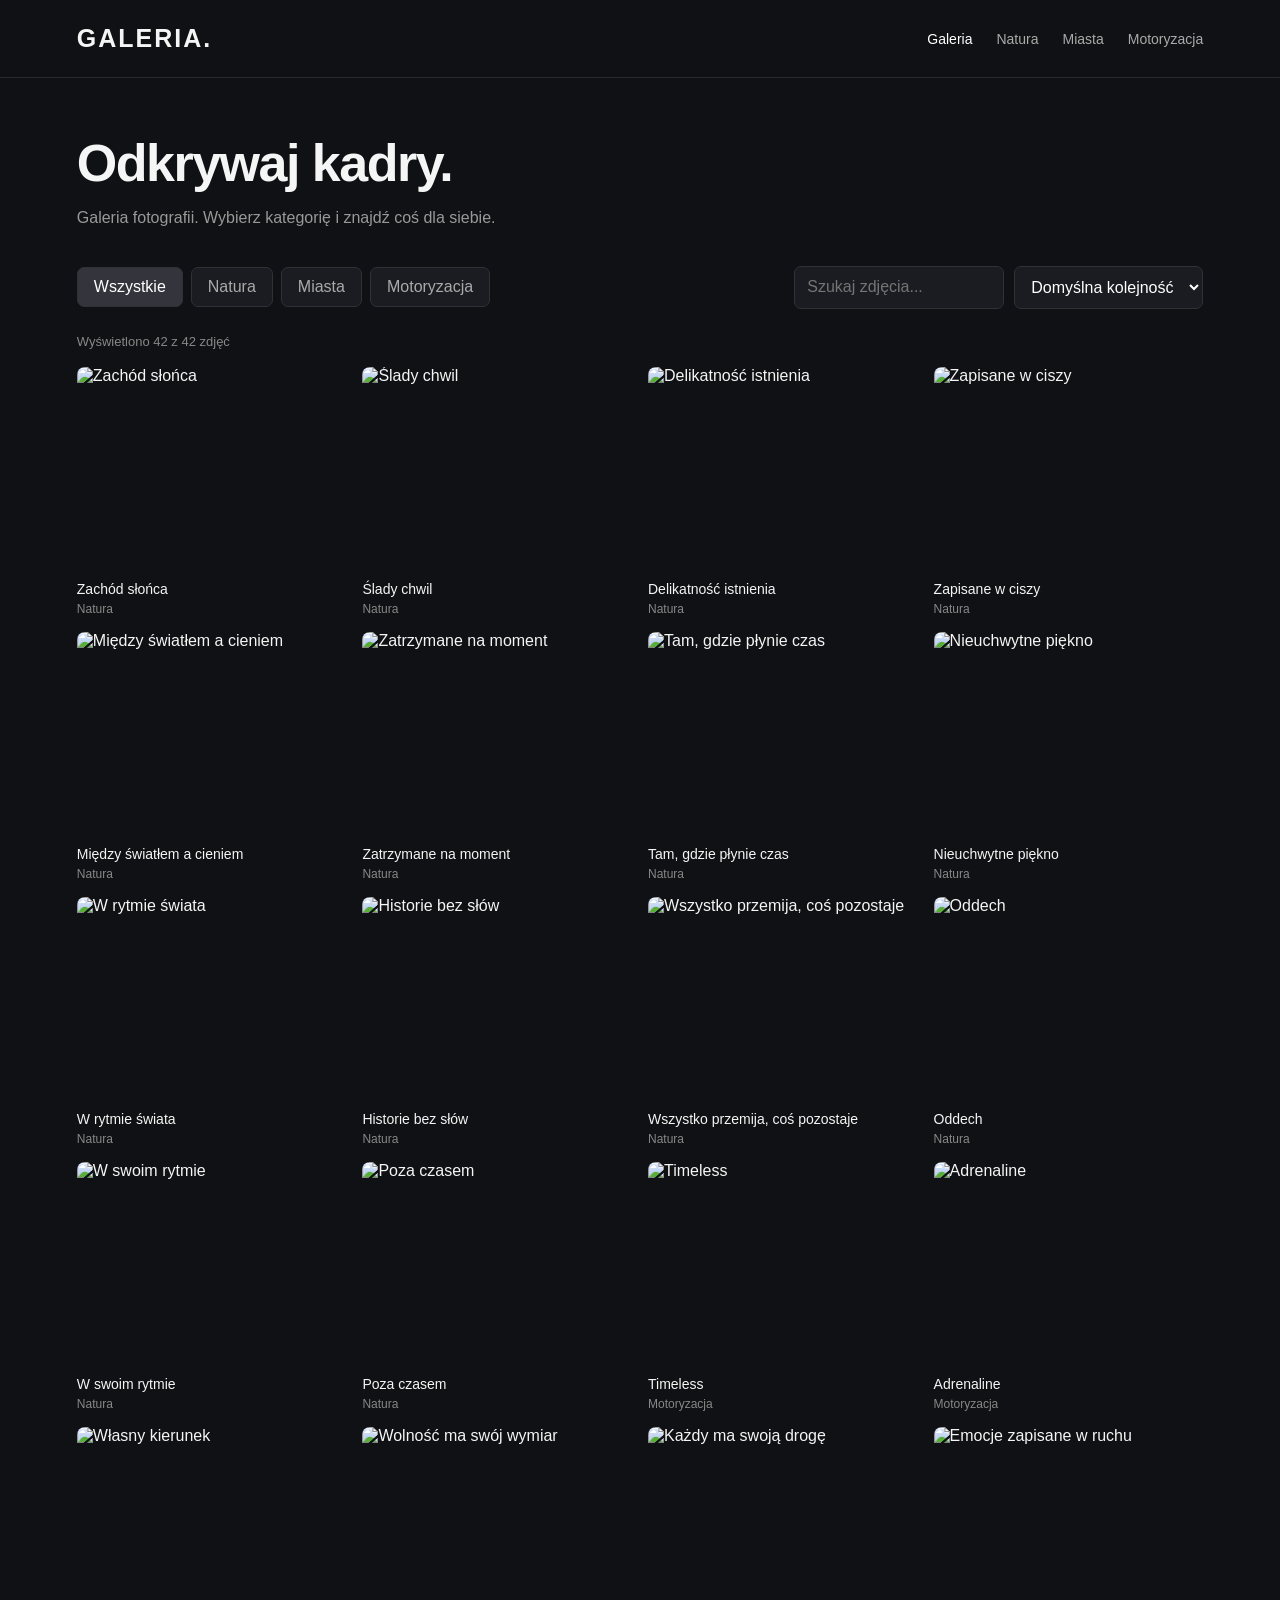
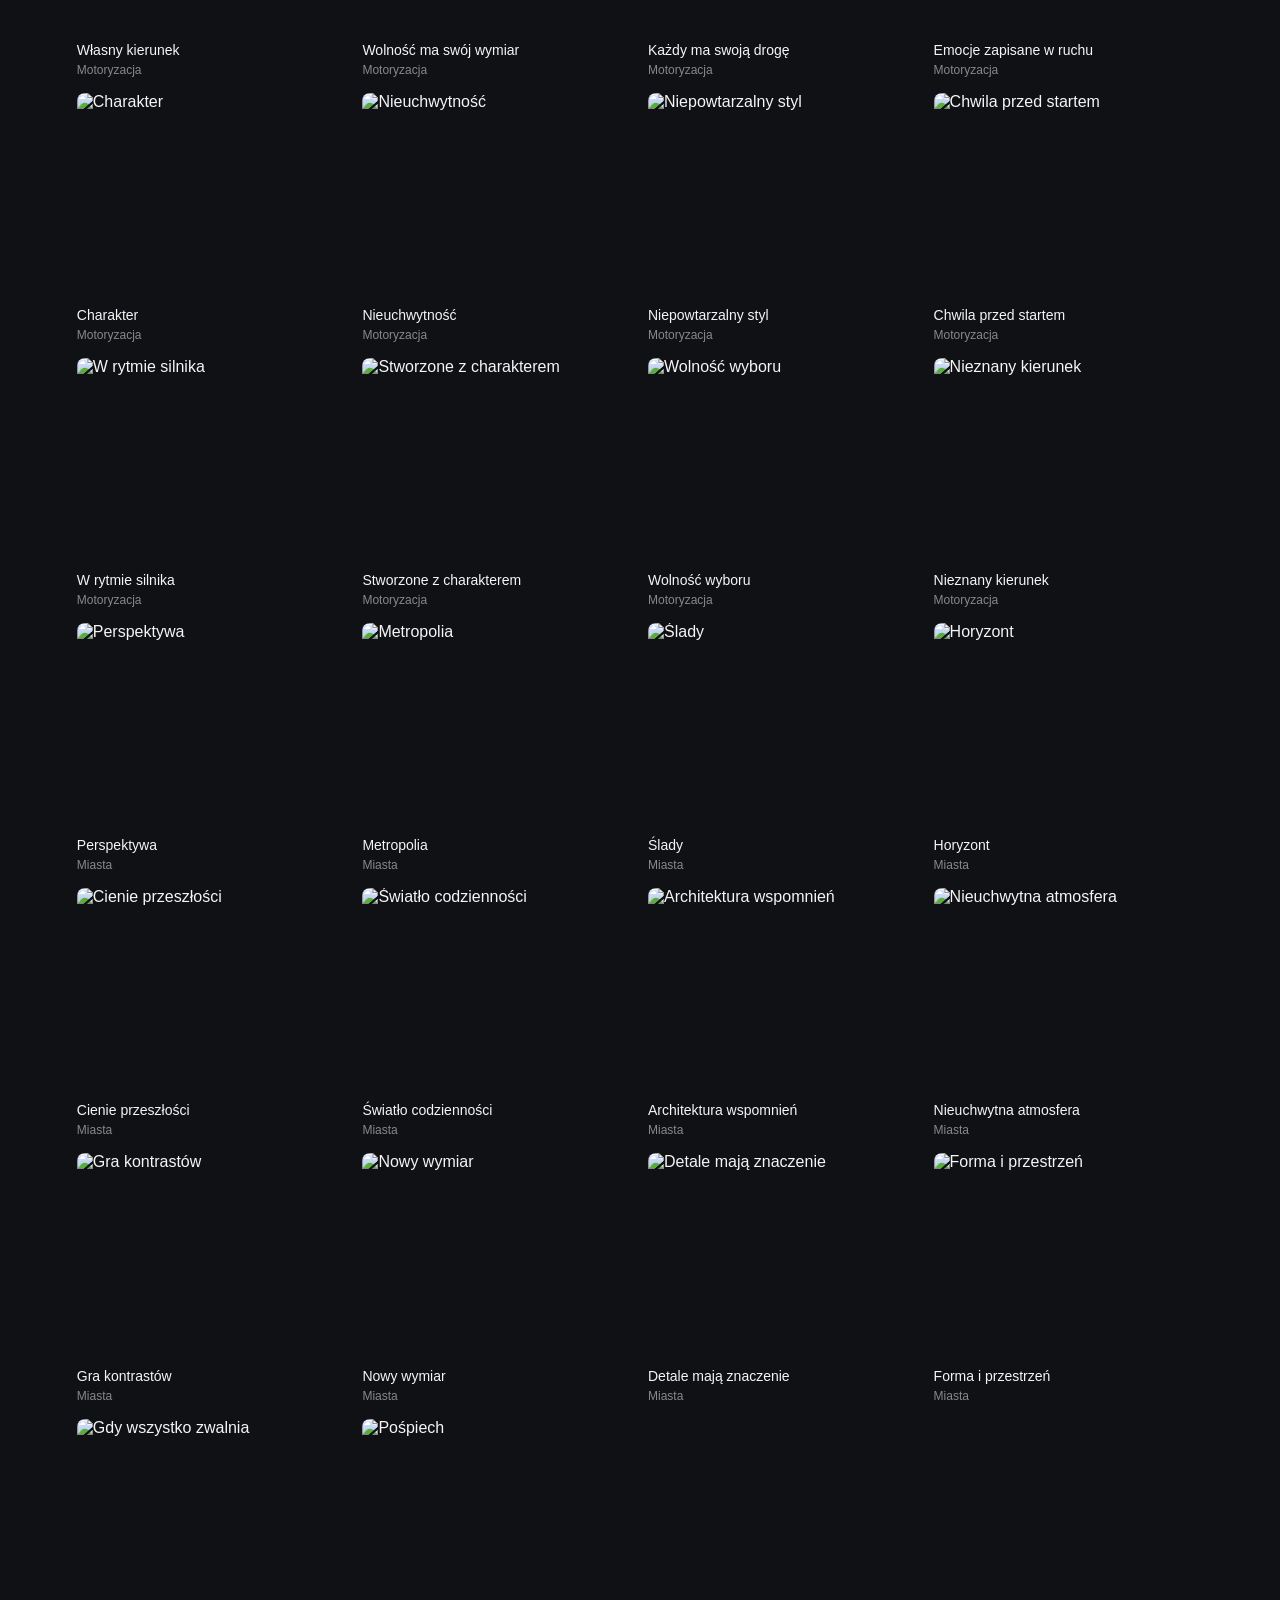
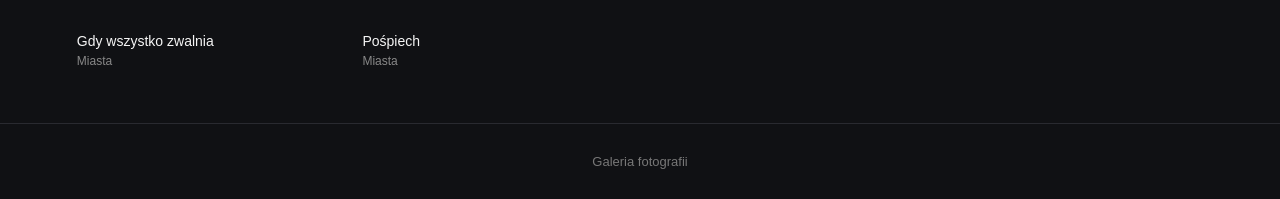
==== bez-optymalizacji/index.html @ 59f37e8b "dodanie plikow" ====
<!DOCTYPE html>
<html lang="pl">
<head>
  <meta charset="UTF-8">
  <meta name="viewport" content="width=device-width, initial-scale=1.0">
  <title>Galeria zdjęć</title>
  <link rel="stylesheet" href="styles.css">
  <script src="script.js" defer></script>
</head>
<body>

<header>
  <div class="logo">GALERIA.</div>

  <nav>
    <a href="#" class="active" data-category="Wszystkie">Galeria</a>
    <a href="#" data-category="Natura">Natura</a>
    <a href="#" data-category="Miasta">Miasta</a>
    <a href="#" data-category="Motoryzacja">Motoryzacja</a>
  </nav>
</header>

<main>
  <section class="intro">
    <h1>Odkrywaj kadry.</h1>
    <p>Galeria fotografii. Wybierz kategorię i znajdź coś dla siebie.</p>
  </section>

  <section class="toolbar">
    <div class="filters">
      <button class="filter active" data-category="Wszystkie">Wszystkie</button>
      <button class="filter" data-category="Natura">Natura</button>
      <button class="filter" data-category="Miasta">Miasta</button>
      <button class="filter" data-category="Motoryzacja">Motoryzacja</button>
    </div>

    <div class="tools">
      <input id="search" type="search" placeholder="Szukaj zdjęcia...">
      <select id="sort">
        <option value="default">Domyślna kolejność</option>
        <option value="asc">Nazwa A–Z</option>
        <option value="desc">Nazwa Z–A</option>
      </select>
    </div>
  </section>

  <p class="count" id="count"></p>
  <section class="gallery" id="gallery"></section>
  <p class="empty" id="empty">Nie znaleziono zdjęć.</p>
</main>

<footer>
  Galeria fotografii
</footer>

<div class="modal" id="modal" role="dialog" aria-modal="true">
  <button class="modal-close" id="close" aria-label="Zamknij">×</button>
  <div class="modal-content">
    <img
      class="modal-image"
      id="modalImage"
      src=""
      alt=""
    >
    <h2 id="modalTitle"></h2>
    <p id="modalCategory"></p>
  </div>
</div>
</body>
</html>
---- bez-optymalizacji/styles.css ----
* {
      box-sizing: border-box;
      margin: 0;
      padding: 0;
    }

    body {
      font-family: Arial, sans-serif;
      background: #101114;
      color: #f5f5f5;
    }

    header {
      display: flex;
      align-items: center;
      justify-content: space-between;
      padding: 24px 6%;
      border-bottom: 1px solid #292a30;
      gap: 20px;
    }

    .logo {
      font-size: 25px;
      font-weight: 800;
      letter-spacing: 2px;
    }

    nav {
      display: flex;
      gap: 24px;
      flex-wrap: wrap;
    }

    nav a {
      color: #aaa;
      text-decoration: none;
      font-size: 14px;
    }

    nav a:hover,
    nav a.active {
      color: white;
    }

    main {
      max-width: 1400px;
      margin: auto;
      padding: 55px 6%;
    }

    .intro {
      margin-bottom: 35px;
    }

    .intro p {
      color: #999;
      margin-top: 12px;
      line-height: 1.6;
    }

    h1 {
      font-size: clamp(30px, 5vw, 52px);
      letter-spacing: -1.5px;
    }

    .toolbar {
      display: flex;
      justify-content: space-between;
      align-items: center;
      flex-wrap: wrap;
      gap: 15px;
      margin-bottom: 25px;
    }

    .filters {
      display: flex;
      flex-wrap: wrap;
      gap: 8px;
    }

    button, input, select {
      font: inherit;
    }

    .filter {
      padding: 10px 16px;
      color: #aaa;
      background: #1b1c21;
      border: 1px solid #303137;
      border-radius: 7px;
      cursor: pointer;
    }

    .filter.active,
    .filter:hover {
      color: white;
      background: #34353c;
    }

    .tools {
      display: flex;
      gap: 10px;
      flex-wrap: wrap;
    }

    input, select {
      padding: 11px 12px;
      color: white;
      background: #1b1c21;
      border: 1px solid #303137;
      border-radius: 7px;
      outline: none;
    }

    input {
      width: 210px;
      max-width: 100%;
    }

    .count {
      color: #888;
      font-size: 13px;
      margin-bottom: 18px;
    }

    .gallery {
      display: grid;
      grid-template-columns: repeat(4, minmax(0, 1fr));
      gap: 16px;
    }

    .photo {
      min-width: 0;
      cursor: pointer;
    }


    .photo-image {
      display: block;
      width: 100%;
      aspect-ratio: 4 / 3;
      object-fit: cover;
      border-radius: 8px;
    }

    .photo-image:hover {
      transform: scale(1.2);
      transition: ease-in-out;
    }

    .placeholder {
      aspect-ratio: 4 / 3;
      border-radius: 9px;
      background: linear-gradient(135deg, #272932, #41434d);
      display: flex;
      align-items: center;
      justify-content: center;
      color: #777985;
      font-size: 13px;
      transition: background 0.2s, transform 0.2s;
    }

    .photo:hover .placeholder {
      background: linear-gradient(135deg, #343743, #535663);
      transform: translateY(-3px);
    }

    .photo h3 {
      font-size: 14px;
      margin-top: 12px;
      font-weight: 500;
    }

    .photo p {
      color: #888;
      font-size: 12px;
      margin-top: 5px;
    }

    .empty {
      display: none;
      color: #999;
      padding: 40px 0;
    }

    footer {
      text-align: center;
      color: #777;
      padding: 30px;
      border-top: 1px solid #292a30;
      font-size: 13px;
    }

    .modal {
      display: none;
      position: fixed;
      inset: 0;
      z-index: 10;
      background: rgba(0, 0, 0, 0.94);
      align-items: center;
      justify-content: center;
      padding: 24px;
    }

    .modal.open {
      display: flex;
    }

    .modal-image {
      display: block;
      max-width: 100%;
      max-height: 75vh;
      margin: 0 auto 16px;
      object-fit: contain;
      border-radius: 8px;
    }

    .modal-content {
      text-align: center;
      width: min(700px, 100%);
    }

    .modal-placeholder {
      width: 100%;
      aspect-ratio: 4 / 3;
      background: linear-gradient(135deg, #272932, #41434d);
      border-radius: 10px;
      display: grid;
      place-items: center;
      color: #aaa;
    }

    .modal h2 {
      margin-top: 18px;
    }

    .modal p {
      color: #999;
      margin-top: 8px;
    }

    .modal-close {
      position: absolute;
      top: 20px;
      right: 25px;
      color: white;
      background: none;
      border: none;
      font-size: 32px;
      cursor: pointer;
    }

    @media (max-width: 950px) {
      .gallery {
        grid-template-columns: repeat(3, minmax(0, 1fr));
      }
    }

    @media (max-width: 650px) {
      header {
        align-items: flex-start;
        flex-direction: column;
      }

      main {
        padding: 35px 5%;
      }

      .gallery {
        grid-template-columns: repeat(2, minmax(0, 1fr));
        gap: 12px;
      }

      .tools, input, select {
        width: 100%;
      }
    }
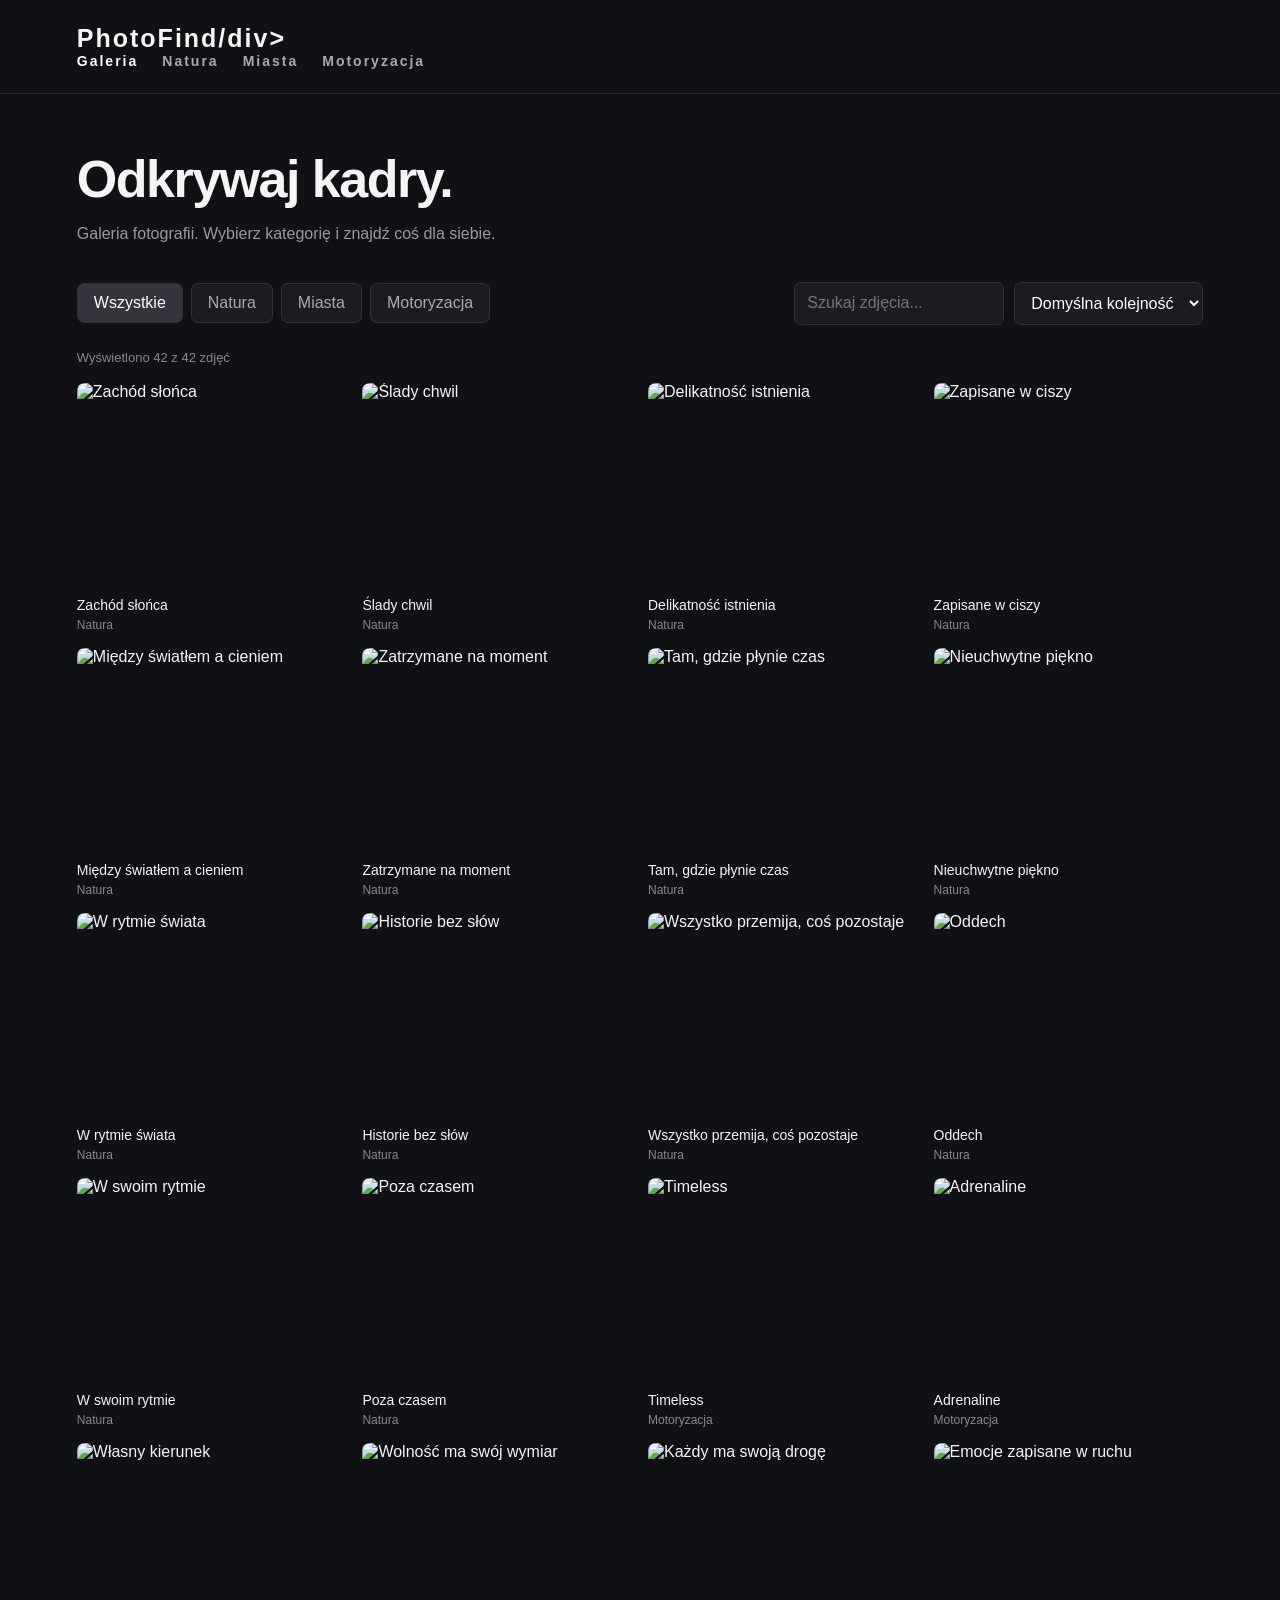
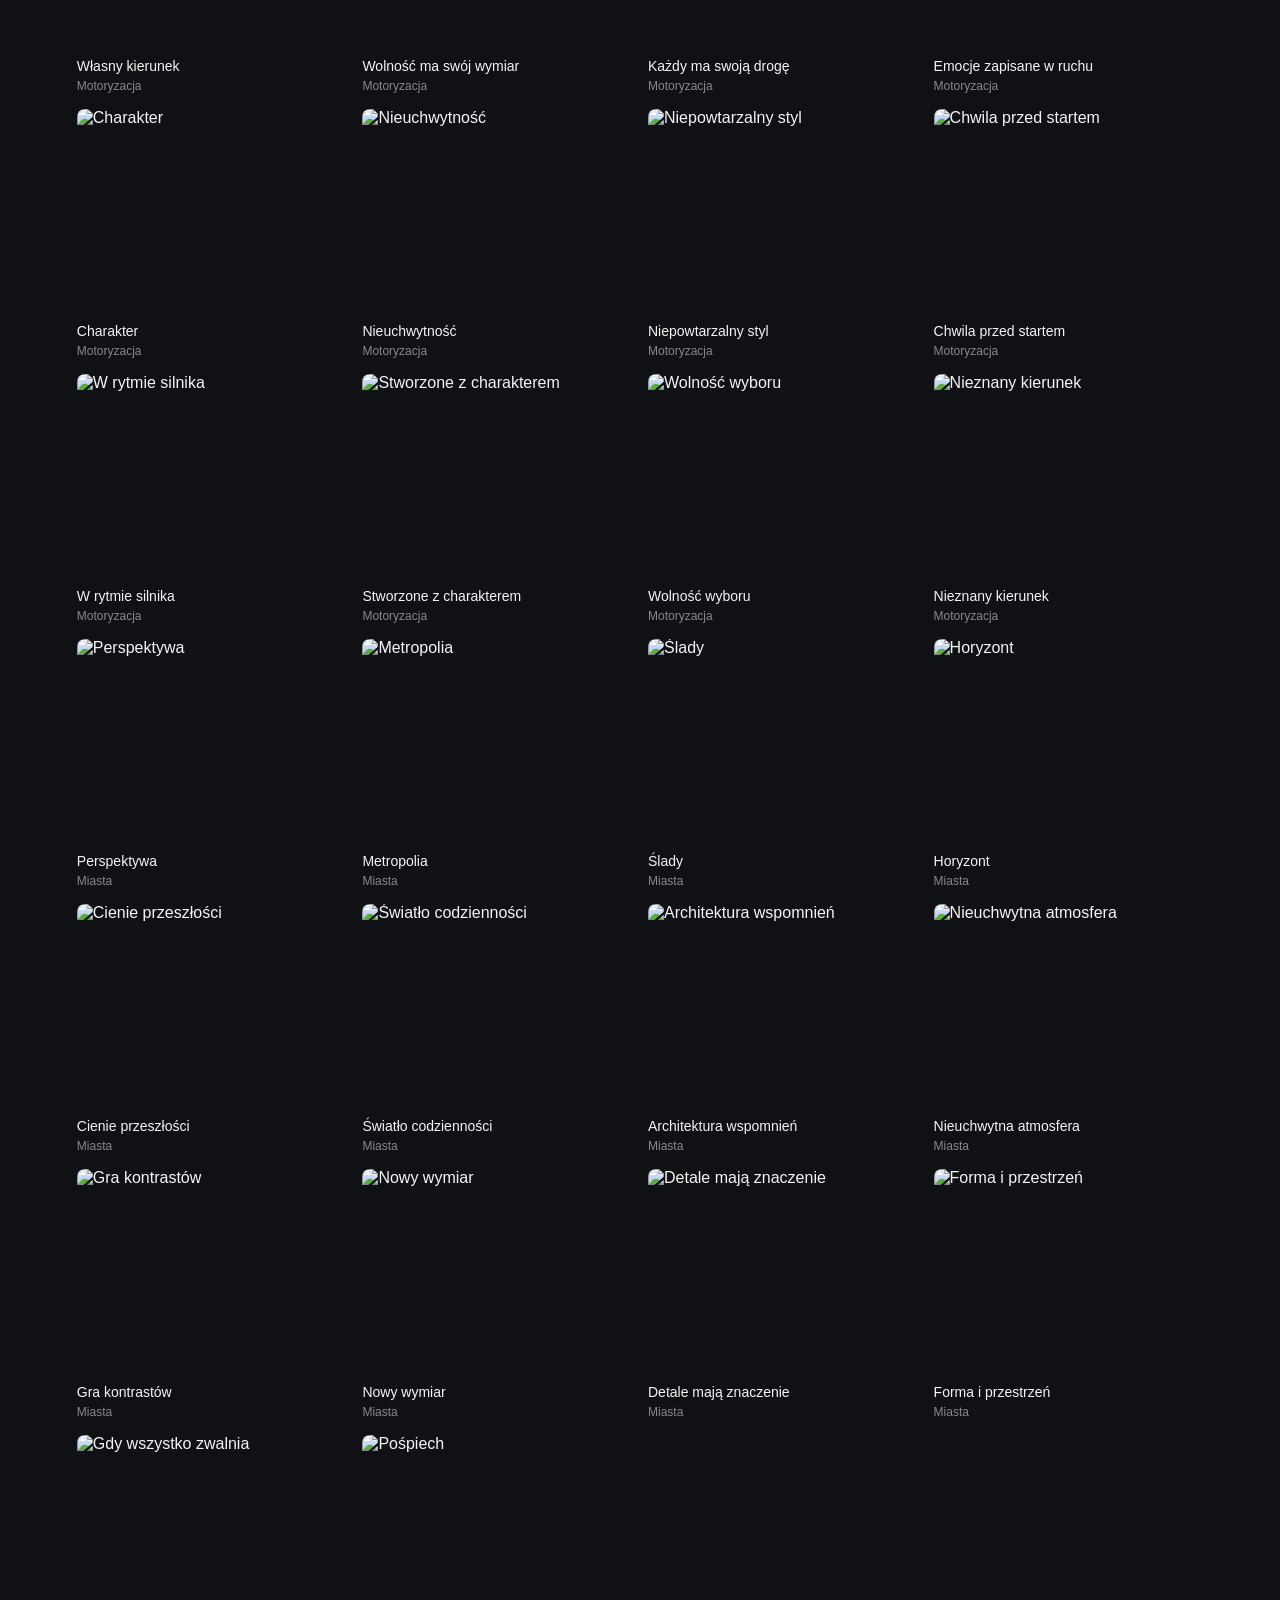
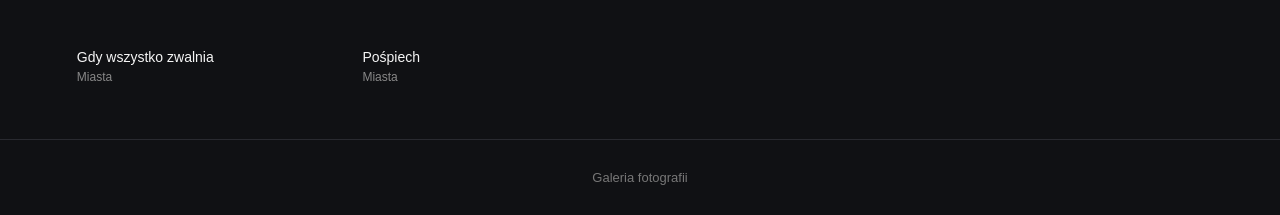
==== commit 434de1b1: "Rename title and logo from 'Galeria' to 'PhotoFind'" ====
--- a/bez-optymalizacji/index.html
+++ b/bez-optymalizacji/index.html
@@ -4,14 +4,14 @@
 <head>
   <meta charset="UTF-8">
   <meta name="viewport" content="width=device-width, initial-scale=1.0">
-  <title>Galeria zdjęć</title>
+  <title>PhotoFind</title>
   <link rel="stylesheet" href="styles.css">
   <script src="script.js" defer></script>
 </head>
 <body>
 
 <header>
-  <div class="logo">GALERIA.</div>
+  <div class="logo">PhotoFind/div>
 
   <nav>
     <a href="#" class="active" data-category="Wszystkie">Galeria</a>
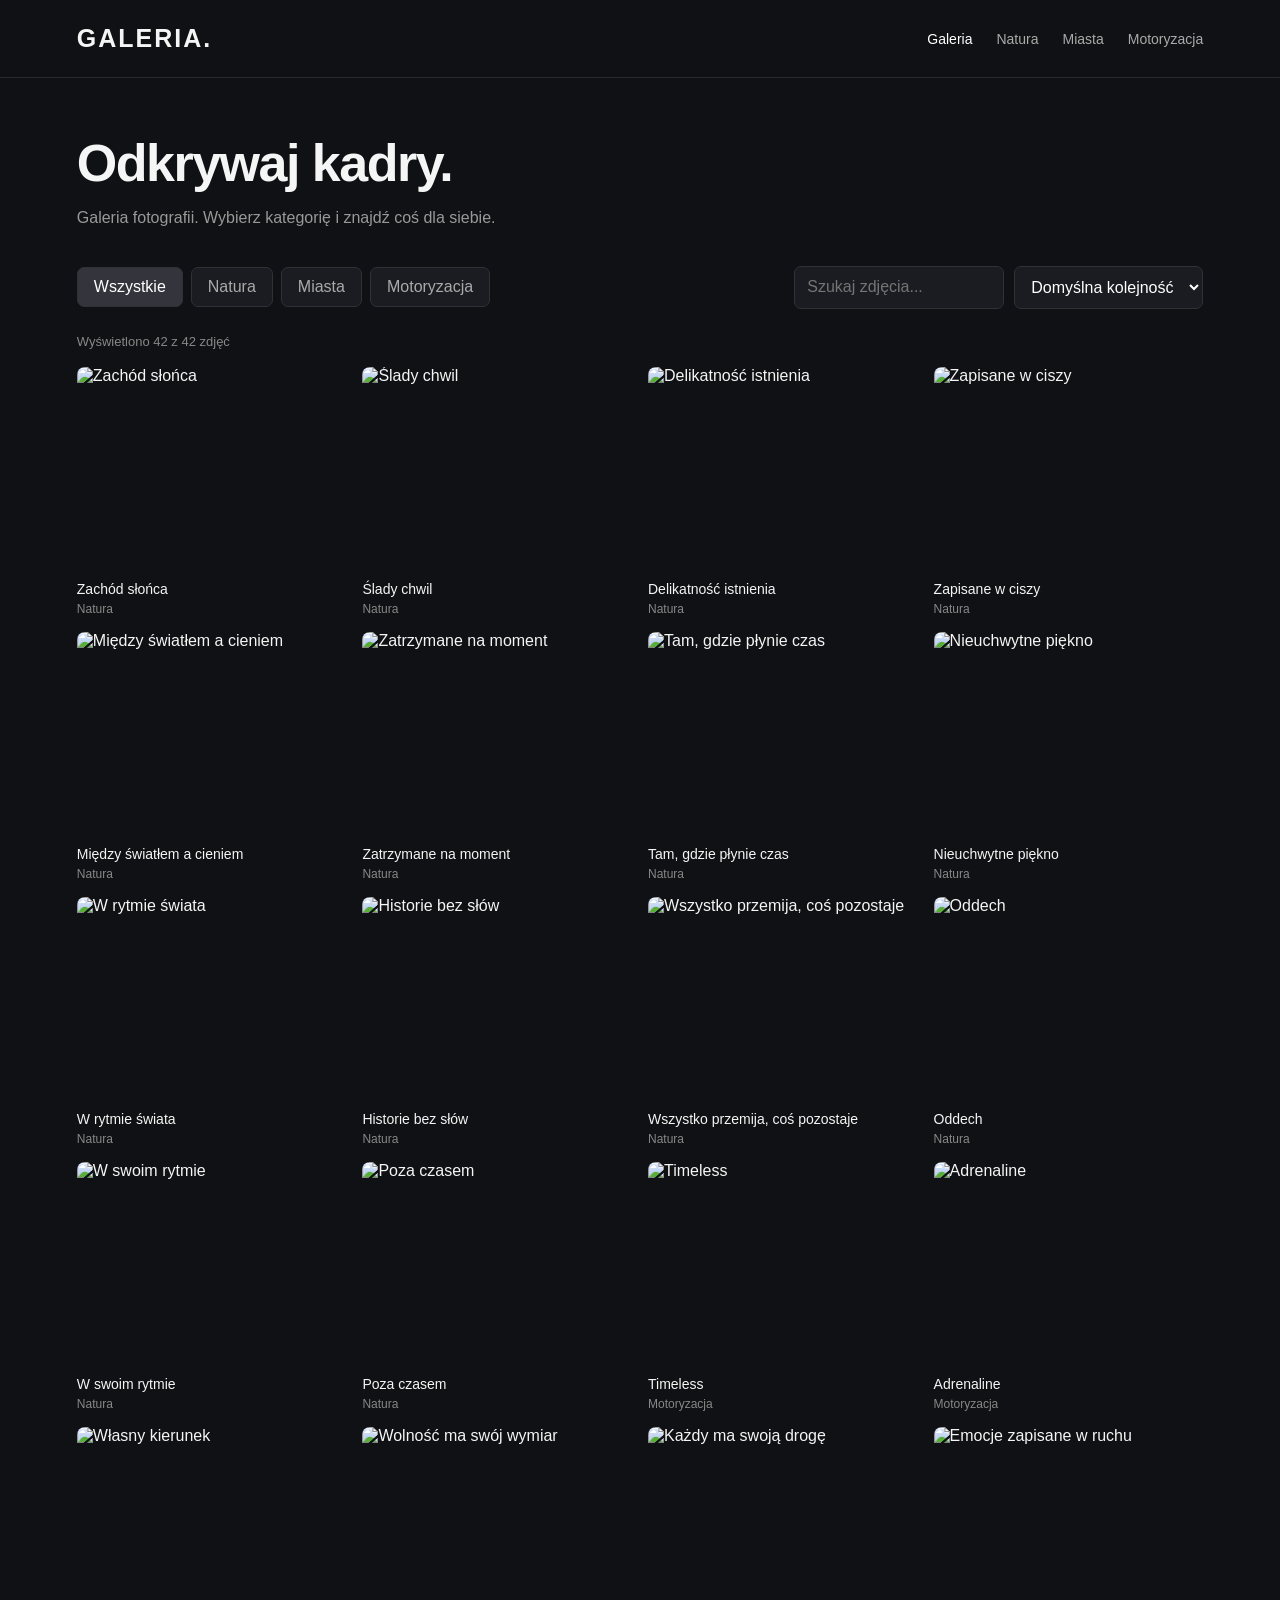
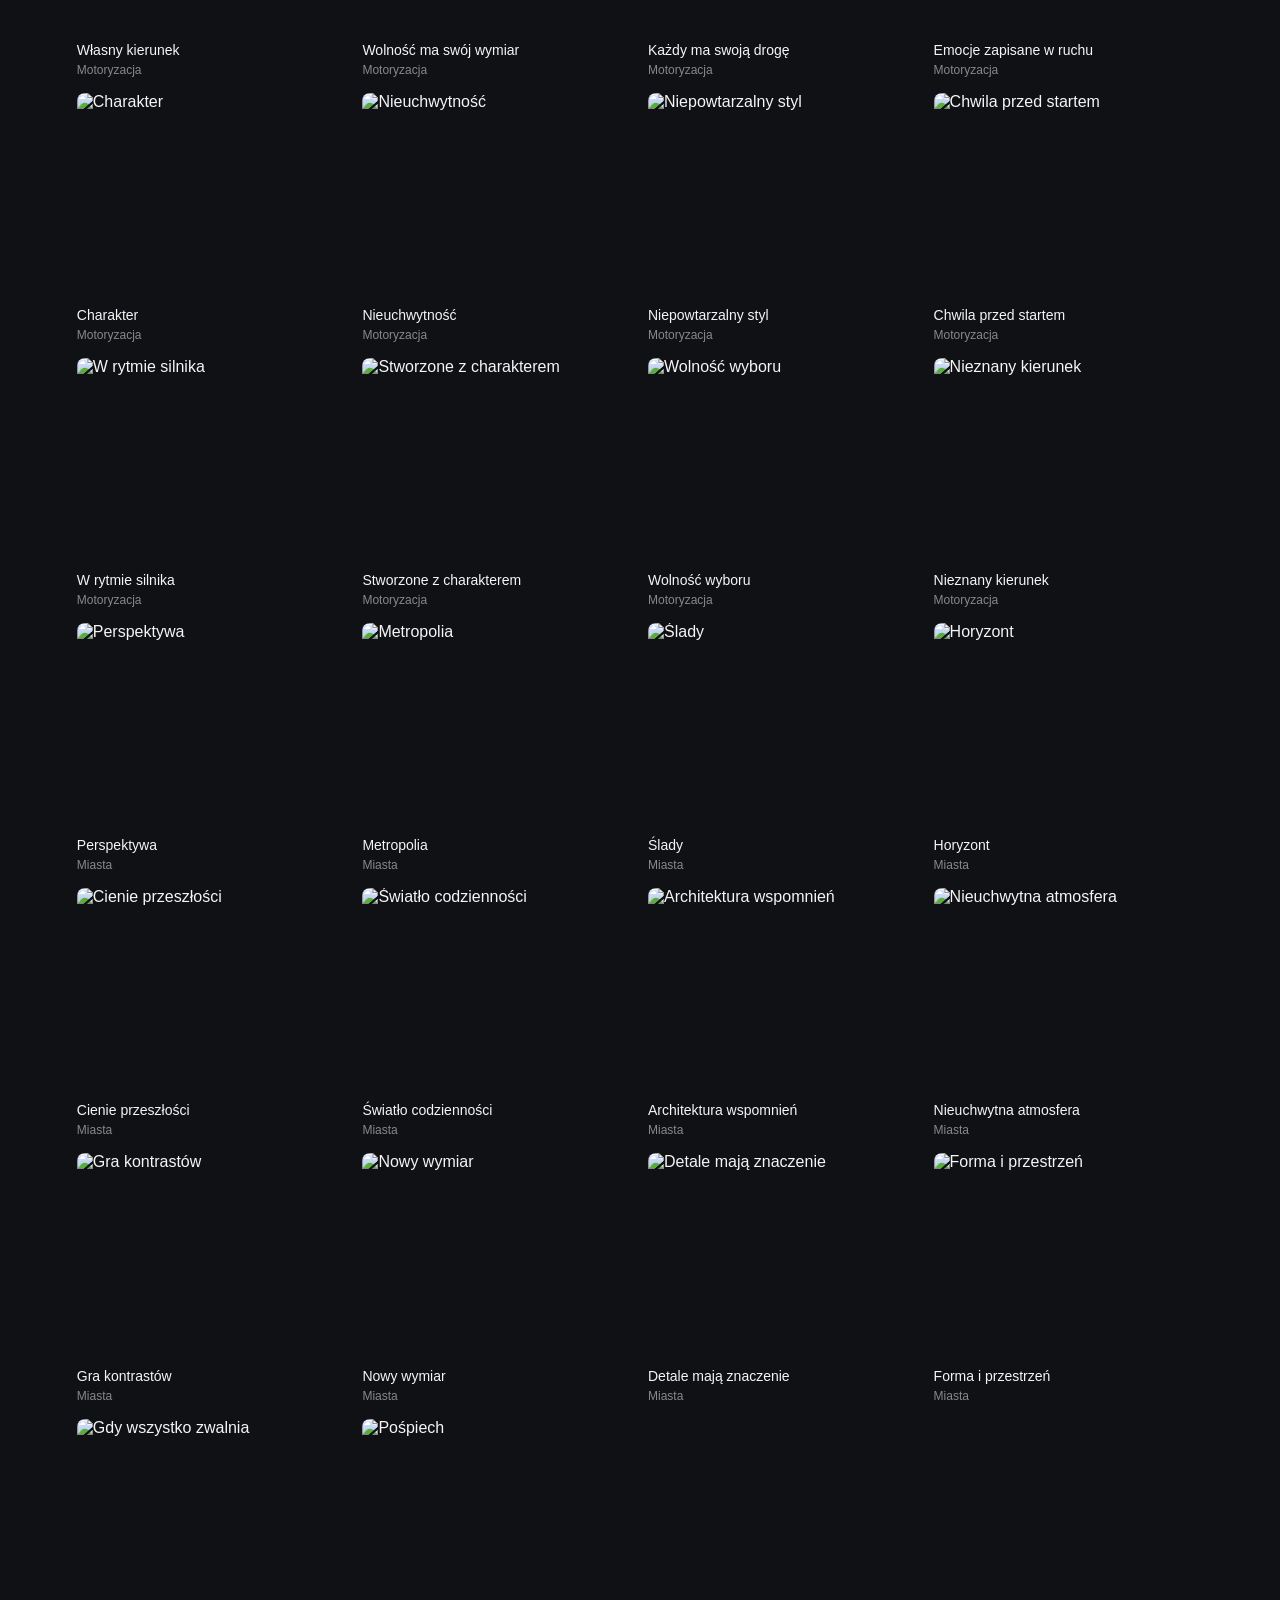
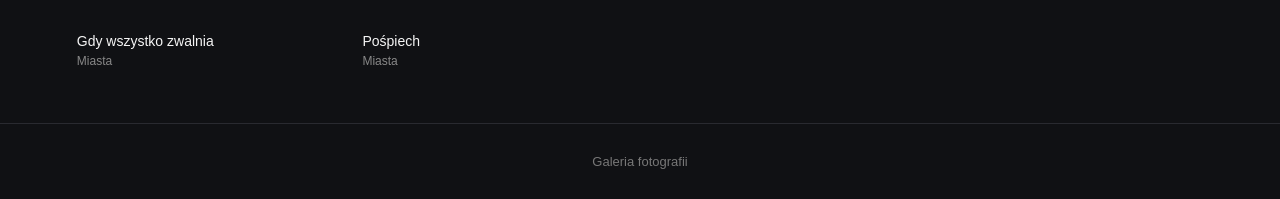
==== commit 3a5117ad: "Add sorting options and modal tags to index.html" ====
--- a/bez-optymalizacji/index.html
+++ b/bez-optymalizacji/index.html
@@ -4,14 +4,14 @@
 <head>
   <meta charset="UTF-8">
   <meta name="viewport" content="width=device-width, initial-scale=1.0">
-  <title>PhotoFind</title>
+  <title>Galeria zdjęć</title>
   <link rel="stylesheet" href="styles.css">
   <script src="script.js" defer></script>
 </head>
 <body>
 
 <header>
-  <div class="logo">PhotoFind/div>
+  <div class="logo">GALERIA.</div>
 
   <nav>
     <a href="#" class="active" data-category="Wszystkie">Galeria</a>
@@ -41,9 +41,13 @@
         <option value="default">Domyślna kolejność</option>
         <option value="asc">Nazwa A–Z</option>
         <option value="desc">Nazwa Z–A</option>
+        <option value="newest">Data: najnowsze</option>
+        <option value="oldest">Data: najstarsze</option>
       </select>
     </div>
   </section>
+
+  <section class="tag-filters" id="tagFilters" aria-label="Filtr tagów"></section>
 
   <p class="count" id="count"></p>
   <section class="gallery" id="gallery"></section>
@@ -65,6 +69,8 @@
     >
     <h2 id="modalTitle"></h2>
     <p id="modalCategory"></p>
+    <p id="modalDate"></p>
+    <p id="modalTags"></p>
   </div>
 </div>
 </body>
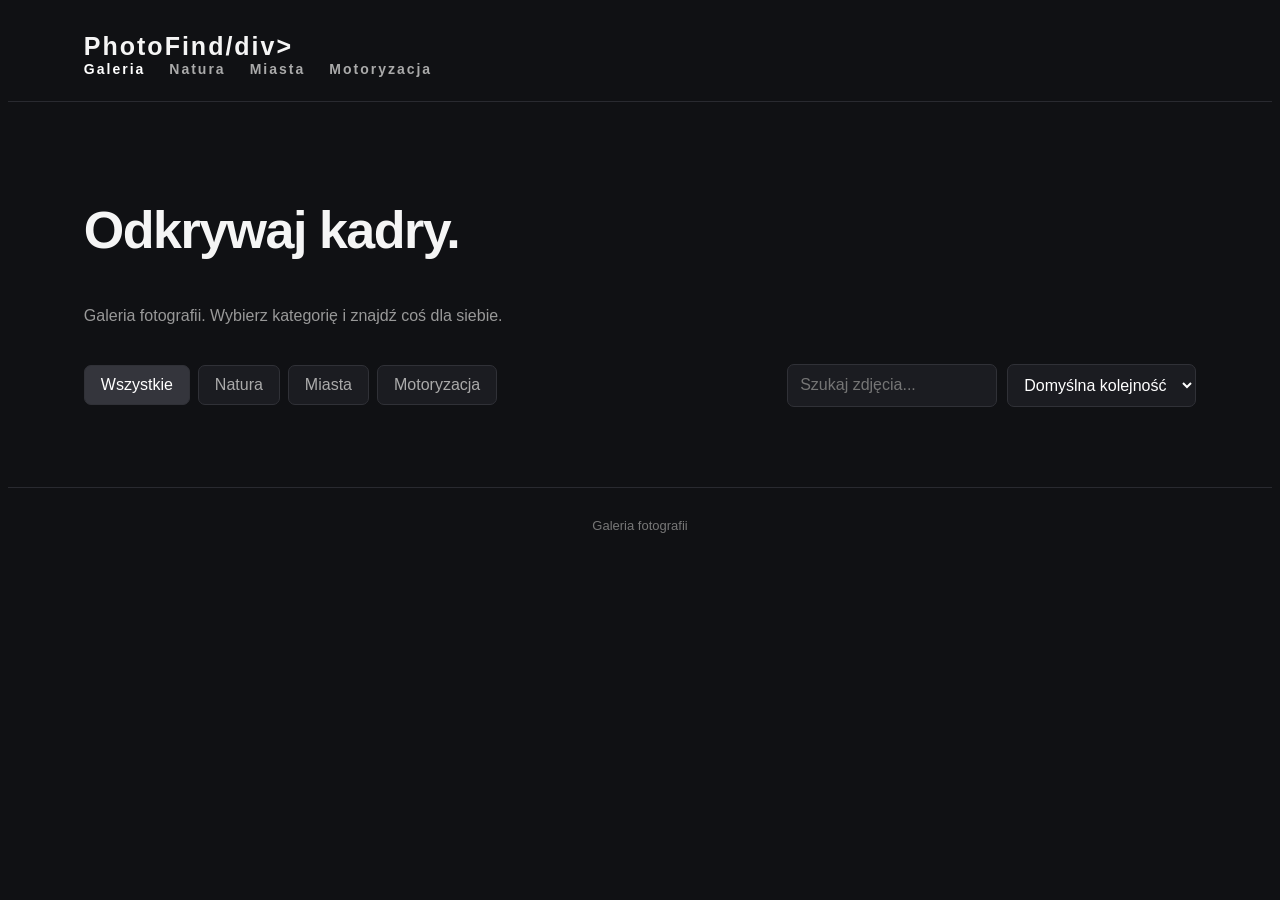
==== commit 55692818: "Merge pull request #1 from vercws/patch-1 Rename title and logo from 'Galeria' to 'PhotoFind'" ====
--- a/bez-optymalizacji/index.html
+++ b/bez-optymalizacji/index.html
@@ -4,14 +4,14 @@
 <head>
   <meta charset="UTF-8">
   <meta name="viewport" content="width=device-width, initial-scale=1.0">
-  <title>Galeria zdjęć</title>
+  <title>PhotoFind</title>
   <link rel="stylesheet" href="styles.css">
   <script src="script.js" defer></script>
 </head>
 <body>
 
 <header>
-  <div class="logo">GALERIA.</div>
+  <div class="logo">PhotoFind/div>
 
   <nav>
     <a href="#" class="active" data-category="Wszystkie">Galeria</a>
@@ -41,13 +41,9 @@
         <option value="default">Domyślna kolejność</option>
         <option value="asc">Nazwa A–Z</option>
         <option value="desc">Nazwa Z–A</option>
-        <option value="newest">Data: najnowsze</option>
-        <option value="oldest">Data: najstarsze</option>
       </select>
     </div>
   </section>
-
-  <section class="tag-filters" id="tagFilters" aria-label="Filtr tagów"></section>
 
   <p class="count" id="count"></p>
   <section class="gallery" id="gallery"></section>
@@ -69,8 +65,6 @@
     >
     <h2 id="modalTitle"></h2>
     <p id="modalCategory"></p>
-    <p id="modalDate"></p>
-    <p id="modalTags"></p>
   </div>
 </div>
 </body>
--- a/bez-optymalizacji/styles.css
+++ b/bez-optymalizacji/styles.css
@@ -1,15 +1,31 @@
+Claude
+
+
+
+
+
+
+
+
+
+
+
+
+
+
+Styles · CSS
 * {
       box-sizing: border-box;
       margin: 0;
       padding: 0;
     }
-
+ 
     body {
       font-family: Arial, sans-serif;
       background: #101114;
       color: #f5f5f5;
     }
-
+ 
     header {
       display: flex;
       align-items: center;
@@ -18,51 +34,51 @@
       border-bottom: 1px solid #292a30;
       gap: 20px;
     }
-
+ 
     .logo {
       font-size: 25px;
       font-weight: 800;
       letter-spacing: 2px;
     }
-
+ 
     nav {
       display: flex;
       gap: 24px;
       flex-wrap: wrap;
     }
-
+ 
     nav a {
       color: #aaa;
       text-decoration: none;
       font-size: 14px;
     }
-
+ 
     nav a:hover,
     nav a.active {
       color: white;
     }
-
+ 
     main {
       max-width: 1400px;
       margin: auto;
       padding: 55px 6%;
     }
-
+ 
     .intro {
       margin-bottom: 35px;
     }
-
+ 
     .intro p {
       color: #999;
       margin-top: 12px;
       line-height: 1.6;
     }
-
+ 
     h1 {
       font-size: clamp(30px, 5vw, 52px);
       letter-spacing: -1.5px;
     }
-
+ 
     .toolbar {
       display: flex;
       justify-content: space-between;
@@ -71,17 +87,17 @@
       gap: 15px;
       margin-bottom: 25px;
     }
-
+ 
     .filters {
       display: flex;
       flex-wrap: wrap;
       gap: 8px;
     }
-
+ 
     button, input, select {
       font: inherit;
     }
-
+ 
     .filter {
       padding: 10px 16px;
       color: #aaa;
@@ -90,19 +106,19 @@
       border-radius: 7px;
       cursor: pointer;
     }
-
+ 
     .filter.active,
     .filter:hover {
       color: white;
       background: #34353c;
     }
-
+ 
     .tools {
       display: flex;
       gap: 10px;
       flex-wrap: wrap;
     }
-
+ 
     input, select {
       padding: 11px 12px;
       color: white;
@@ -111,30 +127,30 @@
       border-radius: 7px;
       outline: none;
     }
-
+ 
     input {
       width: 210px;
       max-width: 100%;
     }
-
+ 
     .count {
       color: #888;
       font-size: 13px;
       margin-bottom: 18px;
     }
-
+ 
     .gallery {
       display: grid;
       grid-template-columns: repeat(4, minmax(0, 1fr));
       gap: 16px;
     }
-
+ 
     .photo {
       min-width: 0;
       cursor: pointer;
     }
-
-
+ 
+ 
     .photo-image {
       display: block;
       width: 100%;
@@ -142,12 +158,12 @@
       object-fit: cover;
       border-radius: 8px;
     }
-
+ 
     .photo-image:hover {
       transform: scale(1.2);
       transition: ease-in-out;
     }
-
+ 
     .placeholder {
       aspect-ratio: 4 / 3;
       border-radius: 9px;
@@ -159,30 +175,30 @@
       font-size: 13px;
       transition: background 0.2s, transform 0.2s;
     }
-
+ 
     .photo:hover .placeholder {
       background: linear-gradient(135deg, #343743, #535663);
       transform: translateY(-3px);
     }
-
+ 
     .photo h3 {
       font-size: 14px;
       margin-top: 12px;
       font-weight: 500;
     }
-
+ 
     .photo p {
       color: #888;
       font-size: 12px;
       margin-top: 5px;
     }
-
+ 
     .empty {
       display: none;
       color: #999;
       padding: 40px 0;
     }
-
+ 
     footer {
       text-align: center;
       color: #777;
@@ -190,7 +206,7 @@
       border-top: 1px solid #292a30;
       font-size: 13px;
     }
-
+ 
     .modal {
       display: none;
       position: fixed;
@@ -201,11 +217,11 @@
       justify-content: center;
       padding: 24px;
     }
-
+ 
     .modal.open {
       display: flex;
     }
-
+ 
     .modal-image {
       display: block;
       max-width: 100%;
@@ -214,12 +230,12 @@
       object-fit: contain;
       border-radius: 8px;
     }
-
+ 
     .modal-content {
       text-align: center;
       width: min(700px, 100%);
     }
-
+ 
     .modal-placeholder {
       width: 100%;
       aspect-ratio: 4 / 3;
@@ -229,16 +245,16 @@
       place-items: center;
       color: #aaa;
     }
-
+ 
     .modal h2 {
       margin-top: 18px;
     }
-
+ 
     .modal p {
       color: #999;
       margin-top: 8px;
     }
-
+ 
     .modal-close {
       position: absolute;
       top: 20px;
@@ -249,29 +265,74 @@
       font-size: 32px;
       cursor: pointer;
     }
-
+ 
     @media (max-width: 950px) {
       .gallery {
         grid-template-columns: repeat(3, minmax(0, 1fr));
       }
     }
-
+ 
     @media (max-width: 650px) {
       header {
         align-items: flex-start;
         flex-direction: column;
       }
-
+ 
       main {
         padding: 35px 5%;
       }
-
+ 
       .gallery {
         grid-template-columns: repeat(2, minmax(0, 1fr));
         gap: 12px;
       }
-
+ 
       .tools, input, select {
         width: 100%;
       }
-    }+    }
+ 
+    .tag-filters {
+      display: flex;
+      flex-wrap: wrap;
+      gap: 6px;
+      margin-bottom: 20px;
+    }
+ 
+    .tag-filter {
+      padding: 5px 10px;
+      color: #aaa;
+      background: transparent;
+      border: 1px solid #303137;
+      border-radius: 999px;
+      font-size: 12px;
+      cursor: pointer;
+    }
+ 
+    .tag-filter.active,
+    .tag-filter:hover {
+      color: white;
+      background: #34353c;
+    }
+ 
+    .tags {
+      display: flex;
+      flex-wrap: wrap;
+      gap: 4px;
+      margin-top: 8px;
+    }
+ 
+    .tag {
+      padding: 2px 8px;
+      color: #aaa;
+      background: #1b1c21;
+      border: 1px solid #303137;
+      border-radius: 999px;
+      font-size: 11px;
+    }
+ 
+    .tag:hover {
+      color: white;
+      background: #34353c;
+    }
+ 
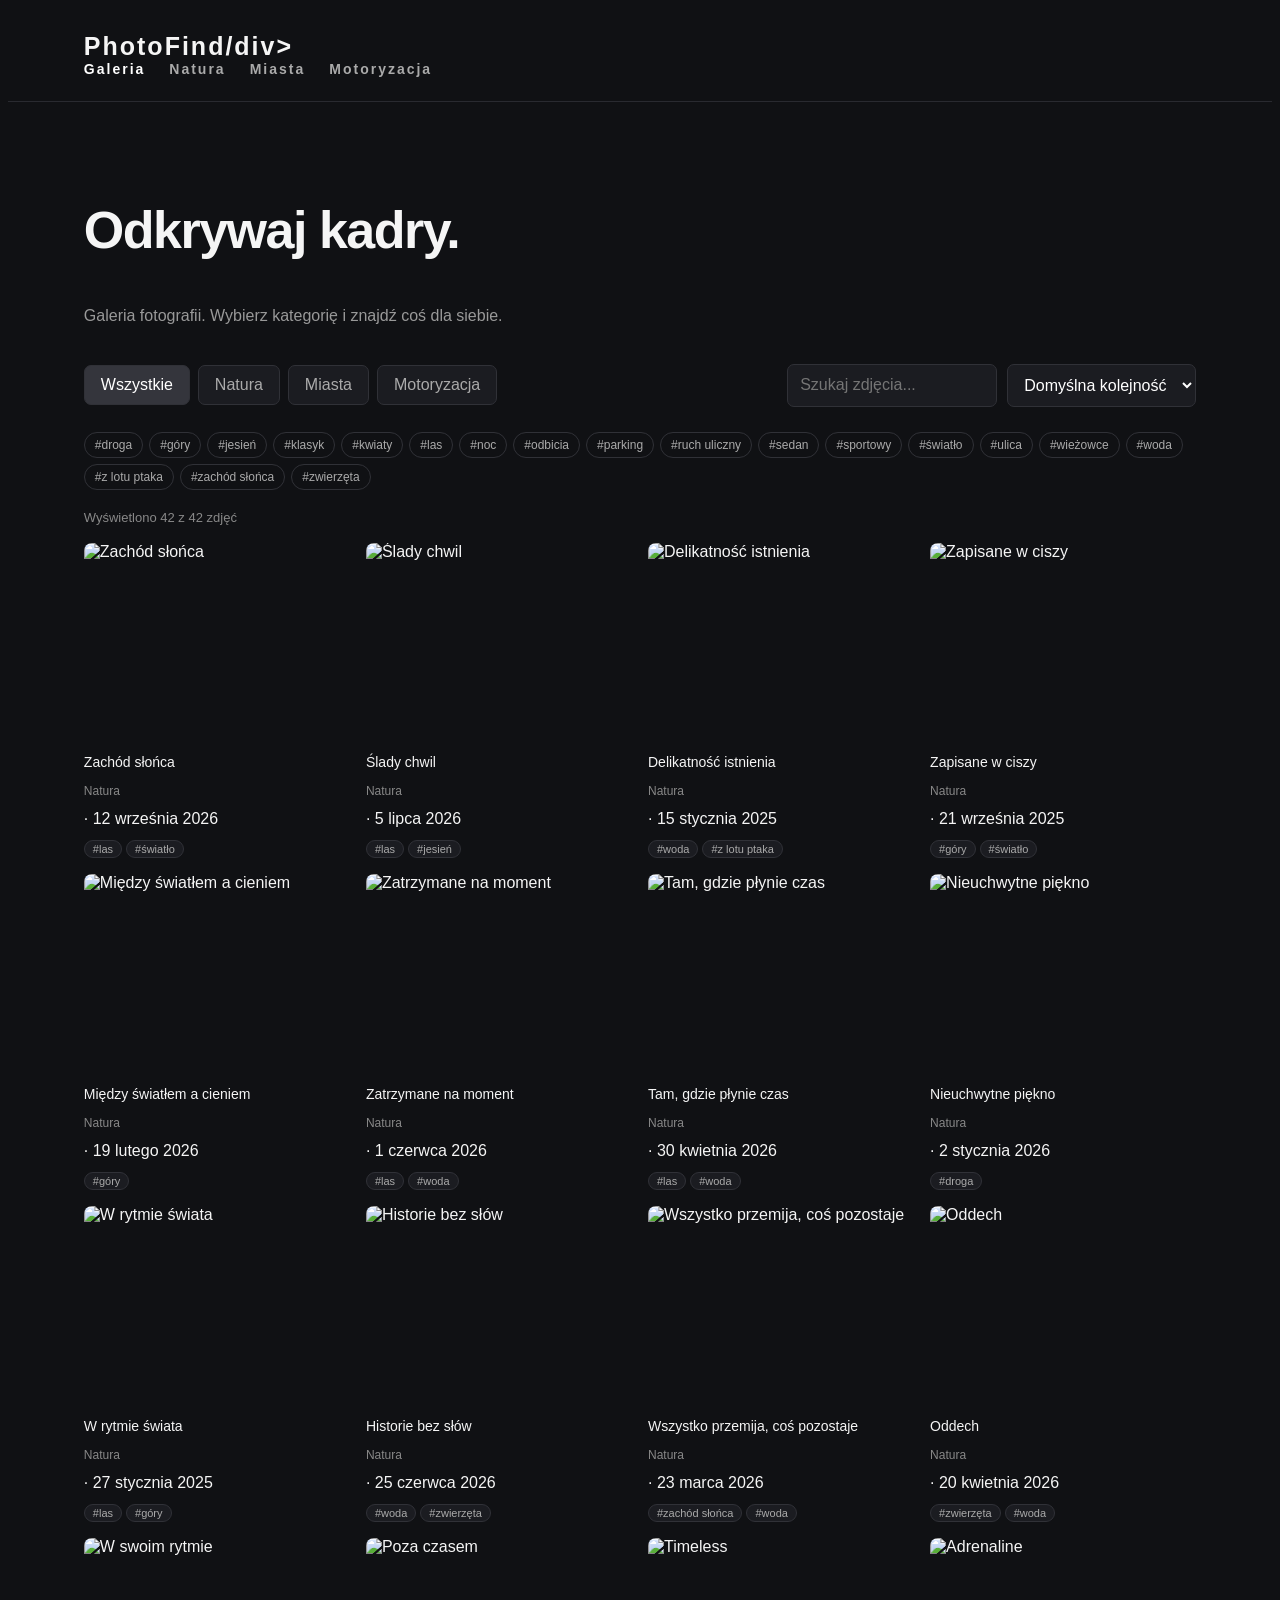
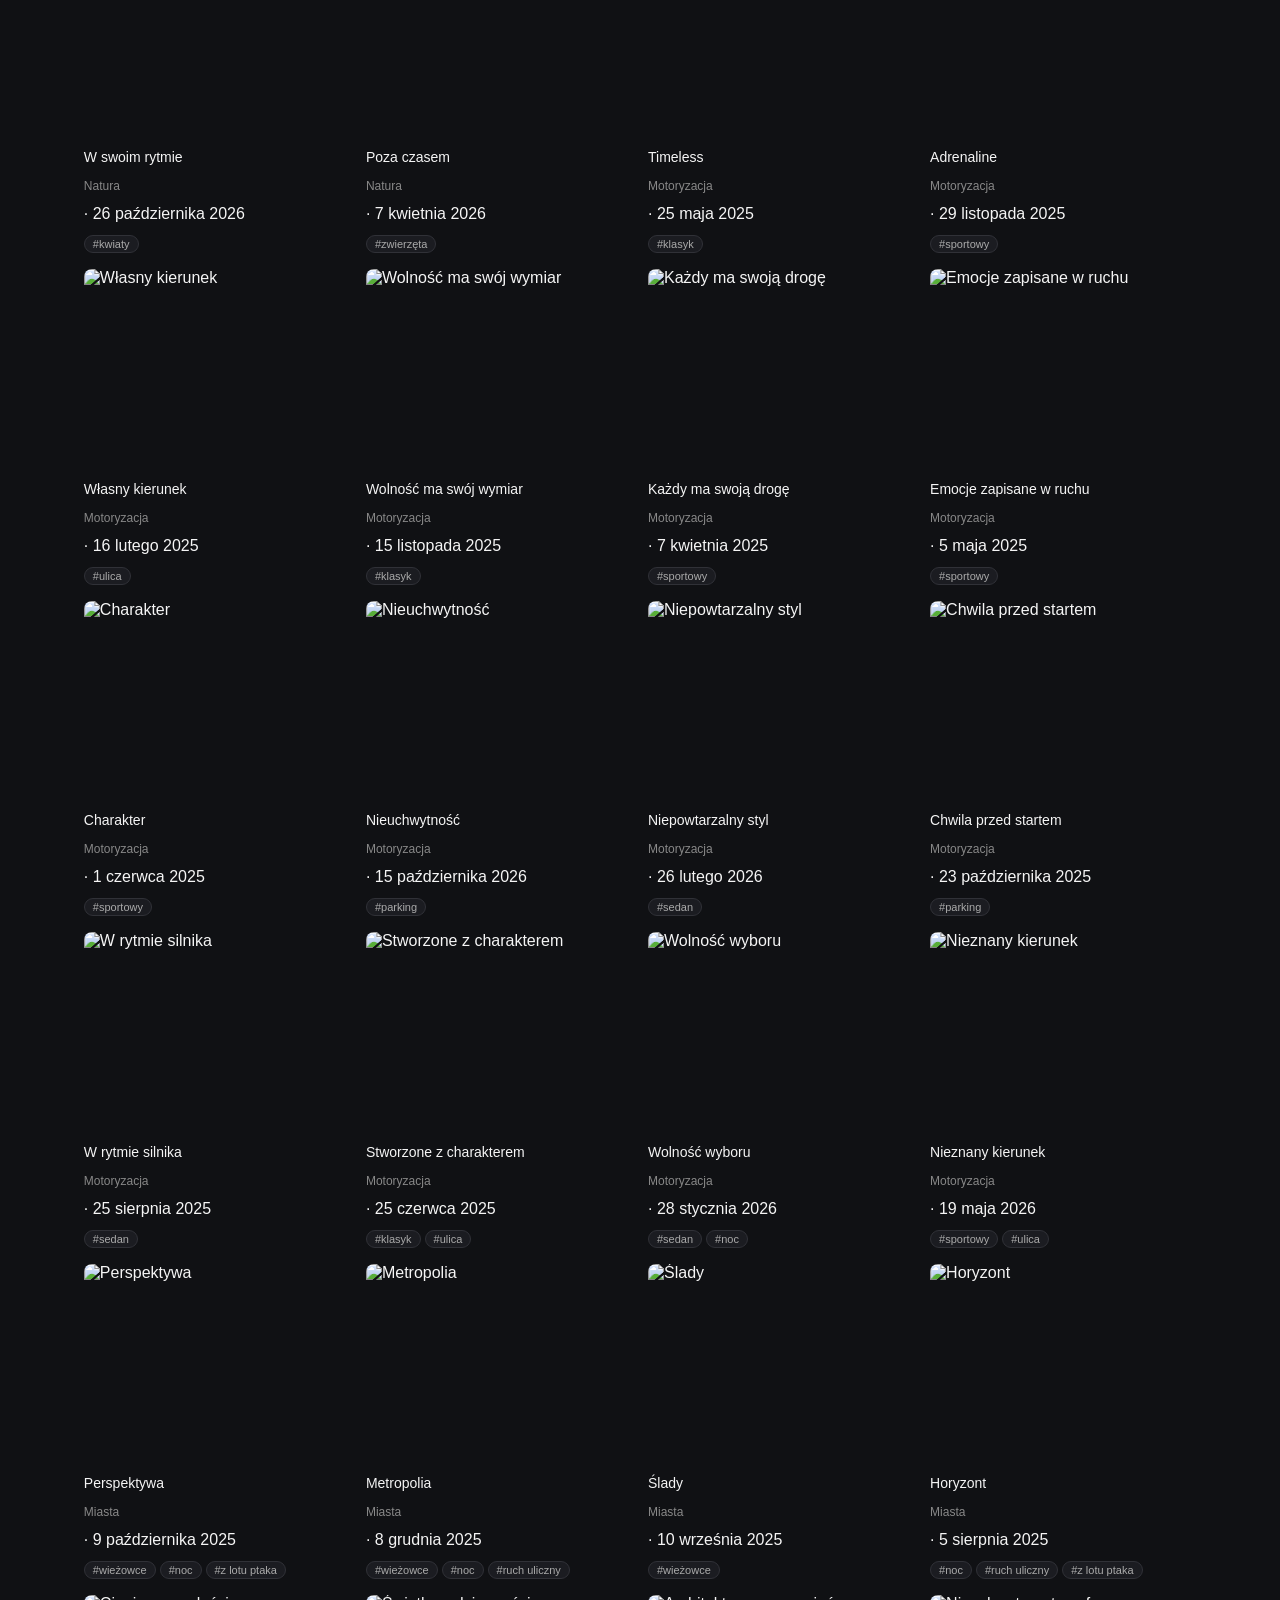
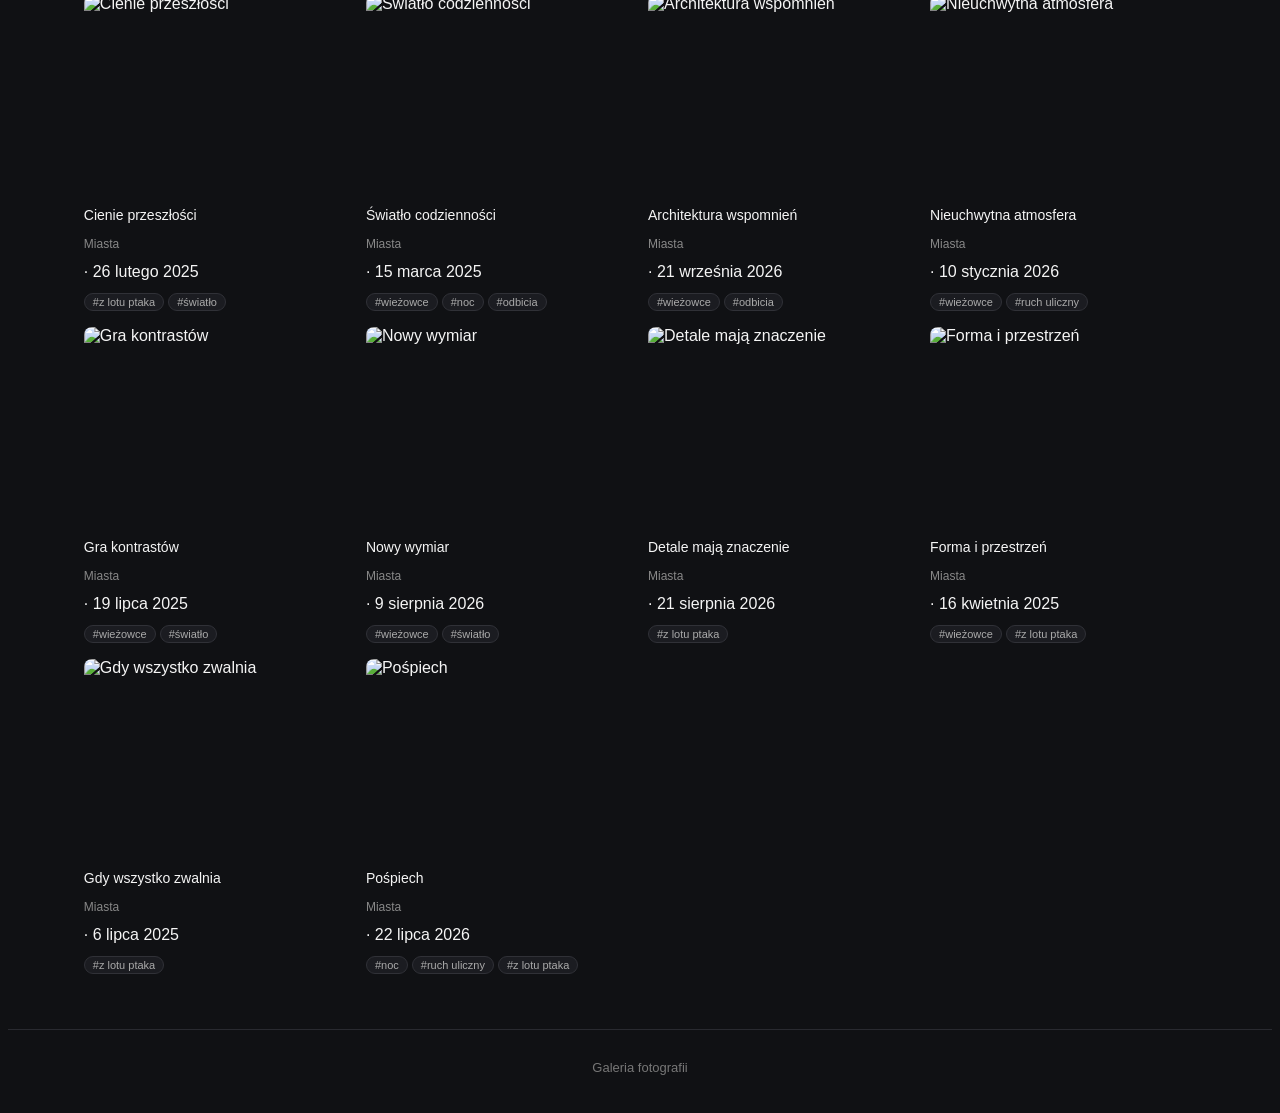
==== commit 5cf5f9cb: "Merge pull request #2 from vercws/patch-2 Add sorting options and modal tags to index.html" ====
--- a/bez-optymalizacji/index.html
+++ b/bez-optymalizacji/index.html
@@ -41,9 +41,13 @@
         <option value="default">Domyślna kolejność</option>
         <option value="asc">Nazwa A–Z</option>
         <option value="desc">Nazwa Z–A</option>
+        <option value="newest">Data: najnowsze</option>
+        <option value="oldest">Data: najstarsze</option>
       </select>
     </div>
   </section>
+
+  <section class="tag-filters" id="tagFilters" aria-label="Filtr tagów"></section>
 
   <p class="count" id="count"></p>
   <section class="gallery" id="gallery"></section>
@@ -65,6 +69,8 @@
     >
     <h2 id="modalTitle"></h2>
     <p id="modalCategory"></p>
+    <p id="modalDate"></p>
+    <p id="modalTags"></p>
   </div>
 </div>
 </body>
